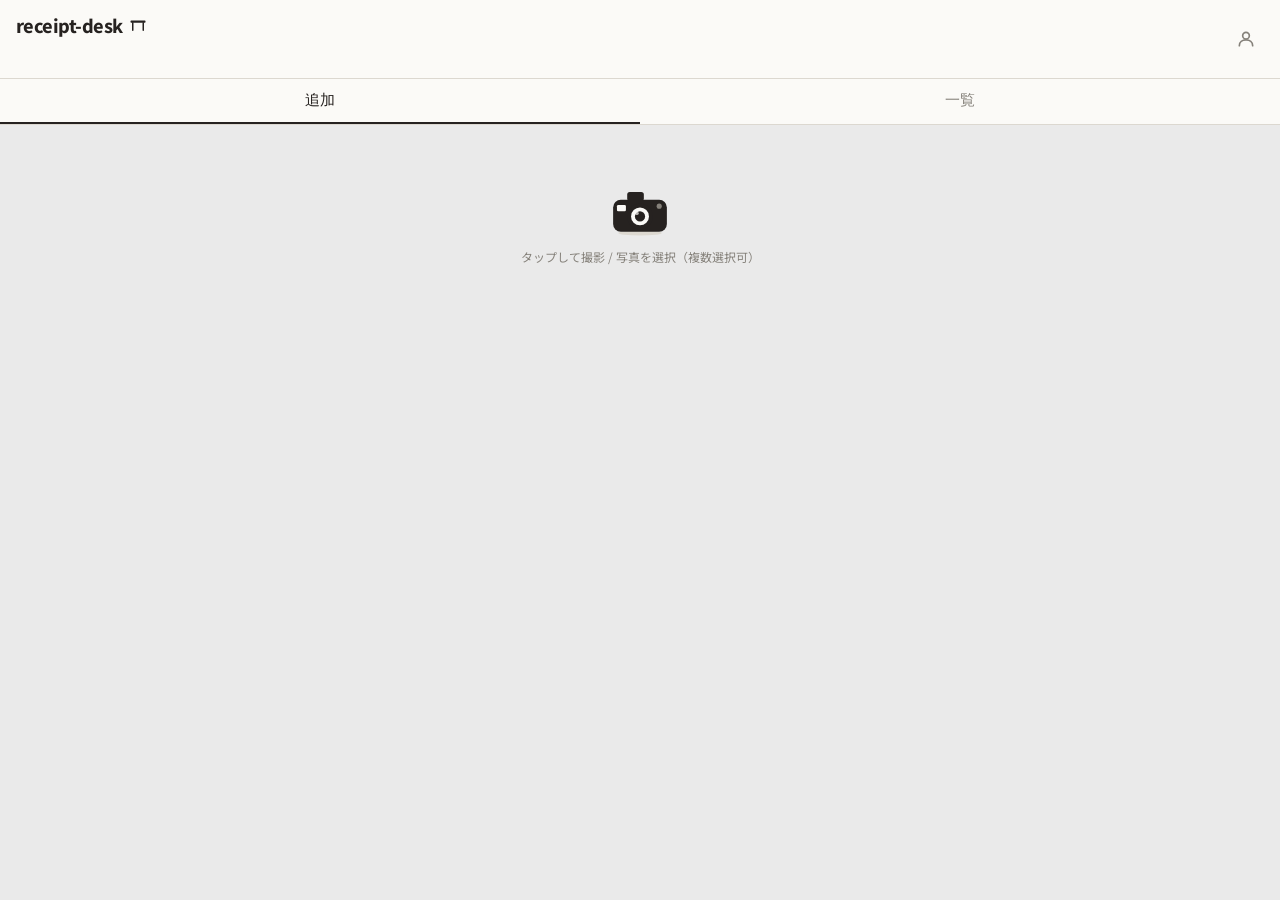
==== app.html @ 6a56ecf7 "画像一括DL・CSVボタンを絵文字からオリジナルのSVGアイコンに変更 写真スタック・表のアイコンに矢印を組み合わせ、他のモノクロアイコンと トーンを揃えた。" ====
<!DOCTYPE html>
<html lang="ja">
<head>
  <meta charset="UTF-8">
  <meta name="viewport" content="width=device-width, initial-scale=1.0">
  <title>receipt-desk</title>
  <link rel="preconnect" href="https://fonts.googleapis.com">
  <link rel="preconnect" href="https://fonts.gstatic.com" crossorigin>
  <link href="https://fonts.googleapis.com/css2?family=Noto+Sans+JP:wght@400;500;700&display=swap" rel="stylesheet">
  <link rel="stylesheet" href="css/style.css">
  <script>
    window.va = window.va || function () { (window.vaq = window.vaq || []).push(arguments); };
  </script>
  <script defer src="/_vercel/insights/script.js"></script>
</head>
<body>

  <header>
    <span class="logo">
      receipt-desk
      <svg class="logo-icon" width="18" height="18" viewBox="0 0 24 24" fill="none" stroke="currentColor" stroke-width="2" stroke-linecap="round" stroke-linejoin="round" aria-hidden="true">
        <rect x="2" y="6" width="20" height="3" rx="1" fill="currentColor" stroke="none"/>
        <line x1="5" y1="9" x2="5" y2="19"/>
        <line x1="19" y1="9" x2="19" y2="19"/>
      </svg>
    </span>
    <div class="header-actions">
      <button id="account-btn" class="btn-ghost account-btn" aria-label="アカウント">
        <svg width="20" height="20" viewBox="0 0 24 24" fill="none" stroke="currentColor" stroke-width="2" stroke-linecap="round" stroke-linejoin="round" aria-hidden="true">
          <circle cx="12" cy="8" r="4"/>
          <path d="M4 20c0-4.4 3.6-7 8-7s8 2.6 8 7"/>
        </svg>
      </button>
      <div id="account-menu" class="account-menu hidden">
        <div class="account-usage">
          <p id="account-plan-label"></p>
          <p id="account-usage-label"></p>
        </div>
        <button id="logout-btn" class="btn-ghost">ログアウト</button>
        <button id="delete-account-btn" class="btn-danger">退会</button>
      </div>
    </div>
  </header>

  <nav class="tabs">
    <button class="tab active" data-tab="add">追加</button>
    <button class="tab" data-tab="list">一覧</button>
  </nav>

  <!-- 追加タブ -->
  <section id="tab-add" class="tab-content">
    <div class="upload-area" id="image-upload-area">
      <input type="file" id="image-input" accept="image/*" multiple aria-label="レシート画像を撮影または選択">
      <div class="upload-placeholder" id="upload-placeholder">
        <svg class="upload-icon" width="64" height="64" viewBox="0 0 100 84" fill="none" aria-hidden="true">
          <ellipse cx="50" cy="78" rx="34" ry="4" fill="var(--border)"/>
          <rect x="8" y="26" width="84" height="50" rx="12" fill="var(--text)"/>
          <rect x="30" y="14" width="26" height="14" rx="4" fill="var(--text)"/>
          <rect x="14" y="34" width="14" height="10" rx="2" fill="var(--surface)"/>
          <circle cx="80" cy="36" r="4" fill="var(--text-muted)"/>
          <circle cx="50" cy="52" r="20" fill="var(--text)"/>
          <circle cx="50" cy="52" r="14" fill="var(--surface)"/>
          <circle cx="50" cy="52" r="8" fill="var(--text)"/>
          <circle cx="45" cy="47" r="3" fill="var(--surface)" opacity="0.7"/>
        </svg>
        <p class="upload-hint">タップして撮影 / 写真を選択（複数選択可）</p>
      </div>
    </div>

    <div id="add-toolbar" class="add-toolbar hidden">
      <div class="add-toolbar-row">
        <span id="add-count-label"></span>
        <button type="button" id="add-ocr-btn" class="btn-primary">OCR開始</button>
        <button type="button" id="add-save-btn" class="btn-primary hidden">保存</button>
      </div>
      <div id="bulk-apply-row" class="bulk-apply-row hidden">
        <select id="bulk-apply-field">
          <option value="">一括設定 ▼</option>
          <option value="store_name">店名・取引先</option>
          <option value="category">勘定科目</option>
          <option value="payment_method">取引手段</option>
          <option value="memo">摘要</option>
        </select>
        <select id="bulk-apply-value-select" class="hidden"></select>
        <input type="text" id="bulk-apply-value-text" class="hidden" placeholder="値を入力（空欄で反映も可）">
        <button type="button" id="bulk-apply-btn" class="btn-ghost hidden">反映</button>
      </div>
    </div>

    <div id="add-list"></div>
  </section>

  <!-- 一覧タブ -->
  <section id="tab-list" class="tab-content hidden">
    <div class="search-bar">
      <input type="search" id="search-input" placeholder="店名・メモで検索">
      <select id="year-filter">
        <option value="all">すべての年度</option>
      </select>
    </div>
    <div class="csv-bar">
      <select id="csv-range-select">
        <option value="all">すべての期間</option>
        <option value="month">今月</option>
        <option value="quarter">今四半期</option>
        <option value="year">今年</option>
        <option value="custom">期間を指定</option>
      </select>
      <input type="date" id="csv-range-start" class="hidden">
      <span id="csv-range-tilde" class="hidden">〜</span>
      <input type="date" id="csv-range-end" class="hidden">
      <button id="export-images-btn" class="btn-ghost">
        <svg width="18" height="18" viewBox="0 0 24 24" fill="none" stroke="currentColor" stroke-width="1.8" stroke-linecap="round" stroke-linejoin="round" aria-hidden="true">
          <rect x="2" y="2" width="13" height="13" rx="2"/>
          <rect x="7" y="7" width="13" height="13" rx="2" fill="var(--bg)"/>
          <path d="M18 12v6M15.5 15.5 18 18l2.5-2.5" stroke-width="1.6"/>
        </svg>
        画像一括DL
      </button>
      <div class="csv-export">
        <button id="csv-export-toggle" class="btn-ghost">
          <svg width="18" height="18" viewBox="0 0 24 24" fill="none" stroke="currentColor" stroke-width="1.8" stroke-linecap="round" stroke-linejoin="round" aria-hidden="true">
            <rect x="2" y="3" width="16" height="14" rx="2"/>
            <line x1="2" y1="8" x2="18" y2="8"/>
            <line x1="2" y1="13" x2="18" y2="13"/>
            <line x1="8" y1="3" x2="8" y2="17"/>
            <path d="M20 10v8M17.5 15.5 20 18l2.5-2.5" stroke-width="1.6"/>
          </svg>
          CSV
        </button>
        <div id="csv-export-menu" class="csv-export-menu hidden">
          <button id="export-csv-btn" class="btn-ghost">汎用形式</button>
          <button id="export-csv-yayoi-btn" class="btn-ghost">弥生形式（やよいの青色申告 オンライン）</button>
        </div>
      </div>
      <span id="image-export-progress" class="hidden"></span>
    </div>
    <div id="receipt-list"></div>
    <p id="empty-state" class="empty-state hidden">レシートがありません</p>
  </section>

  <!-- 画像プレビュー -->
  <div id="image-lightbox" class="image-lightbox hidden">
    <img id="lightbox-image" src="" alt="レシート拡大画像">
  </div>

  <!-- 詳細モーダル -->
  <div id="modal-overlay" class="modal-overlay hidden">
    <div id="modal" class="modal">
      <div class="modal-header">
        <button id="modal-close" class="btn-ghost">✕ 閉じる</button>
        <div class="modal-actions">
          <button id="download-btn" class="btn-ghost">⬇ 保存</button>
          <button id="delete-btn" class="btn-danger">削除</button>
        </div>
      </div>

      <div id="modal-image-container">
        <img id="modal-image" src="" alt="レシート">
      </div>

      <form id="modal-form" class="receipt-form">
        <div class="form-group">
          <label>日付</label>
          <input type="date" id="modal-date">
        </div>
        <div class="form-group">
          <label>店名・取引先</label>
          <input type="text" id="modal-store">
        </div>
        <div class="form-group">
          <label>金額（円）</label>
          <input type="number" id="modal-amount" min="0">
        </div>
        <div class="form-group">
          <label>適格請求書（インボイス）</label>
          <div class="radio-group">
            <label class="radio-label">
              <input type="radio" name="modal_qualified" value="true"> 適格
            </label>
            <label class="radio-label">
              <input type="radio" name="modal_qualified" value="false"> 非適格
            </label>
          </div>
        </div>
        <div class="form-group">
          <label>消費税率</label>
          <div class="radio-group">
            <label class="radio-label">
              <input type="radio" name="modal_tax_rate" value="10"> 10%
            </label>
            <label class="radio-label">
              <input type="radio" name="modal_tax_rate" value="8"> 8%（軽減税率）
            </label>
          </div>
        </div>
        <div class="form-group">
          <label>勘定科目</label>
          <select id="modal-category">
            <option value="">未選択</option>
            <option value="会議費">会議費</option>
            <option value="交通費">交通費</option>
            <option value="消耗品費">消耗品費</option>
            <option value="通信費">通信費</option>
            <option value="接待交際費">接待交際費</option>
            <option value="研修費">研修費</option>
            <option value="広告宣伝費">広告宣伝費</option>
            <option value="その他">その他</option>
          </select>
        </div>
        <div class="form-group">
          <label>取引手段</label>
          <input type="text" id="modal-payment-method" placeholder="例：現金、事業用カード">
        </div>
        <div class="form-group">
          <label>摘要</label>
          <input type="text" id="modal-memo">
        </div>
        <button type="submit" class="btn-primary">更新する</button>
      </form>
    </div>
  </div>

  <!-- ローディング -->
  <div id="loading" class="loading-overlay hidden">
    <div class="spinner"></div>
  </div>

  <script src="https://cdn.jsdelivr.net/npm/@supabase/supabase-js@2"></script>
  <script src="https://cdn.jsdelivr.net/npm/jszip@3.10.1/dist/jszip.min.js"></script>
  <script src="https://cdn.jsdelivr.net/npm/encoding-japanese@2.0.0/encoding.min.js"></script>
  <script src="js/config.js"></script>
  <script src="js/compress.js"></script>
  <script src="js/app.js"></script>
</body>
</html>
---- css/style.css ----
*, *::before, *::after { box-sizing: border-box; margin: 0; padding: 0; }

:root {
  --primary: #a85a1c;
  --primary-hover: #8a4a16;
  --bg: #eaeaea;
  --surface: #fbfaf7;
  --text: #262220;
  --text-muted: #85817a;
  --border: #dcd8d0;
  --danger: #a8453c;
  --radius: 8px;
  --shadow: 0 1px 2px rgba(38,34,32,.06);
}

body {
  font-family: 'Noto Sans JP', -apple-system, BlinkMacSystemFont, 'Segoe UI', sans-serif;
  background: var(--bg);
  color: var(--text);
  min-height: 100dvh;
  accent-color: var(--text);
}

/* Auth */
.auth-page {
  display: flex;
  align-items: center;
  justify-content: center;
  padding: 16px;
  min-height: 100dvh;
}

.auth-container {
  background: var(--surface);
  border-radius: var(--radius);
  padding: 32px 24px;
  width: 100%;
  max-width: 400px;
  box-shadow: var(--shadow);
}

.privacy-notice {
  font-size: 12px;
  line-height: 1.6;
  color: var(--text-muted);
  margin-top: 20px;
}

.privacy-notice a {
  color: var(--text);
}

.plan-info {
  font-size: 12px;
  line-height: 1.6;
  color: var(--text-muted);
  margin-top: 16px;
}

.logo {
  font-size: 22px;
  font-weight: 800;
  letter-spacing: -0.03em;
  color: var(--text);
  display: flex;
  align-items: center;
  justify-content: center;
  gap: 6px;
  margin-bottom: 28px;
}

.logo-icon {
  flex-shrink: 0;
}

.auth-tabs {
  display: flex;
  border-bottom: 1px solid var(--border);
  margin-bottom: 24px;
}

.auth-tab {
  flex: 1;
  padding: 10px;
  background: none;
  border: none;
  font-size: 15px;
  color: var(--text-muted);
  cursor: pointer;
  border-bottom: 2px solid transparent;
  margin-bottom: -1px;
}

.auth-tab.active {
  color: var(--text);
  border-bottom-color: var(--text);
  font-weight: 500;
}

#auth-form {
  display: flex;
  flex-direction: column;
  gap: 16px;
}

/* Header */
header {
  background: var(--surface);
  padding: 12px 16px;
  display: flex;
  align-items: center;
  justify-content: space-between;
  border-bottom: 1px solid var(--border);
  position: sticky;
  top: 0;
  z-index: 10;
}

header .logo {
  font-size: 18px;
  justify-content: flex-start;
}

.header-actions {
  position: relative;
  display: flex;
  align-items: center;
  gap: 4px;
}

.account-btn {
  display: flex;
  align-items: center;
  justify-content: center;
}

.account-menu {
  position: absolute;
  top: calc(100% + 4px);
  right: 0;
  z-index: 15;
  display: flex;
  flex-direction: column;
  gap: 8px;
  min-width: 180px;
  padding: 12px;
  background: var(--surface);
  border: 1px solid var(--border);
  border-radius: var(--radius);
  box-shadow: var(--shadow);
}

.account-usage {
  display: flex;
  flex-direction: column;
  gap: 2px;
  padding-bottom: 8px;
  border-bottom: 1px solid var(--border);
}

.account-usage p {
  font-size: 13px;
  color: var(--text-muted);
}

.account-menu .btn-ghost,
.account-menu .btn-danger {
  text-align: left;
  padding: 6px 8px;
  border-radius: 6px;
}

.account-menu .btn-ghost { color: var(--text); }

.account-menu .btn-ghost:hover { background: var(--bg); color: var(--primary); }
.account-menu .btn-danger:hover { background: var(--bg); }

/* Tabs */
.tabs {
  display: flex;
  background: var(--surface);
  border-bottom: 1px solid var(--border);
}

.tab {
  flex: 1;
  padding: 12px;
  background: none;
  border: none;
  font-size: 15px;
  color: var(--text-muted);
  cursor: pointer;
  border-bottom: 2px solid transparent;
}

.tab.active {
  color: var(--text);
  border-bottom-color: var(--text);
  font-weight: 500;
}

/* Tab content */
.tab-content {
  padding: 16px;
  max-width: 600px;
  margin: 0 auto;
}

/* Upload area */
.upload-area {
  margin-bottom: 16px;
  overflow: hidden;
  position: relative;
  min-height: 160px;
  display: flex;
  align-items: center;
  justify-content: center;
}

.upload-area input[type="file"] {
  position: absolute;
  inset: 0;
  opacity: 0;
  cursor: pointer;
  width: 100%;
  height: 100%;
}

.upload-placeholder {
  text-align: center;
  pointer-events: none;
}

.upload-icon {
  width: 64px;
  height: 64px;
  display: block;
  margin: 0 auto 6px;
}

.upload-hint {
  font-size: 12px;
  color: var(--text-muted);
}

/* Forms */
.receipt-form {
  background: var(--surface);
  border-radius: var(--radius);
  padding: 16px;
  display: flex;
  flex-direction: column;
  gap: 16px;
}

.form-group {
  display: flex;
  flex-direction: column;
  gap: 6px;
}

.form-group label {
  font-size: 13px;
  font-weight: 600;
  color: var(--text-muted);
}

.form-group input,
.form-group select {
  padding: 10px 12px;
  border: 1px solid var(--border);
  border-radius: 8px;
  font-size: 16px;
  color: var(--text);
  background: var(--surface);
  outline: none;
  width: 100%;
}

.form-group input[type="date"] {
  -webkit-appearance: none;
  appearance: none;
}

.form-group input:focus,
.form-group select:focus {
  border-color: var(--primary);
}

.radio-group {
  display: flex;
  flex-wrap: wrap;
  gap: 12px 20px;
}

.radio-label {
  display: flex;
  align-items: center;
  gap: 6px;
  font-size: 15px;
  cursor: pointer;
  white-space: nowrap;
}

.radio-label input[type="radio"] {
  width: 18px;
  height: 18px;
  flex-shrink: 0;
  margin: 0;
}

/* Buttons */
.btn-primary {
  background: none;
  color: var(--text);
  border: none;
  border-radius: 8px;
  padding: 12px;
  font-size: 16px;
  font-weight: 700;
  cursor: pointer;
  width: 100%;
}

.btn-primary:hover { background: rgba(38,34,32,.06); }
.btn-primary:disabled { opacity: 0.4; cursor: not-allowed; }

.btn-ghost {
  background: none;
  border: none;
  color: var(--text-muted);
  font-size: 15px;
  cursor: pointer;
  padding: 6px 8px;
}

.btn-danger {
  background: none;
  border: none;
  color: var(--danger);
  font-size: 15px;
  cursor: pointer;
  padding: 6px 8px;
}

/* Search */
.search-bar { margin-bottom: 12px; display: flex; gap: 8px; }

.search-bar input {
  flex: 1;
  padding: 10px 14px;
  border: 1px solid var(--border);
  border-radius: 8px;
  font-size: 16px;
  background: var(--surface);
  outline: none;
}

.search-bar input:focus { border-color: var(--primary); }

.search-bar select {
  padding: 10px 32px 10px 14px;
  border: 1px solid var(--border);
  border-radius: 8px;
  font-size: 16px;
  background: var(--surface);
  outline: none;
}

.search-bar select:focus { border-color: var(--primary); }

.search-bar select,
.csv-bar select {
  appearance: none;
  -webkit-appearance: none;
  background-image: url("data:image/svg+xml,%3Csvg xmlns='http://www.w3.org/2000/svg' viewBox='0 0 24 24' fill='none' stroke='%2385817a' stroke-width='2' stroke-linecap='round' stroke-linejoin='round'%3E%3Cpolyline points='6 9 12 15 18 9'/%3E%3C/svg%3E");
  background-repeat: no-repeat;
  background-position: right 10px center;
  background-size: 16px;
}

.csv-bar {
  margin-bottom: 12px;
  display: flex;
  align-items: center;
  gap: 8px;
  flex-wrap: wrap;
}

.csv-bar select,
.csv-bar input[type="date"] {
  padding: 8px 10px;
  border: 1px solid var(--border);
  border-radius: 8px;
  font-size: 14px;
  background-color: var(--surface);
  outline: none;
  color: var(--text);
}

.csv-bar select {
  padding-right: 30px;
}

.csv-bar select:focus,
.csv-bar input[type="date"]:focus { border-color: var(--primary); }

.csv-bar #export-images-btn { margin-left: auto; }

.csv-bar .btn-ghost { display: inline-flex; align-items: center; gap: 6px; }

.csv-export { position: relative; display: flex; }

.csv-export-menu {
  position: absolute;
  top: calc(100% + 4px);
  right: 0;
  z-index: 15;
  display: flex;
  flex-direction: column;
  gap: 4px;
  min-width: 200px;
  padding: 8px 10px;
  background: var(--surface);
  border: 1px solid var(--border);
  border-radius: var(--radius);
  box-shadow: var(--shadow);
}

.csv-export-menu .btn-ghost {
  text-align: left;
  padding: 6px 8px;
  font-size: 14px;
  border-radius: 6px;
}

.csv-export-menu .btn-ghost:hover { background: var(--bg); }

#image-export-progress {
  font-size: 13px;
  color: var(--text-muted);
}

/* Receipt cards */
.receipt-card {
  background: var(--surface);
  border-radius: var(--radius);
  padding: 14px 16px;
  margin-bottom: 8px;
  cursor: pointer;
  box-shadow: var(--shadow);
  display: flex;
  justify-content: space-between;
  align-items: center;
}

.receipt-card:active { opacity: 0.75; }

.receipt-card-date {
  font-size: 12px;
  color: var(--text-muted);
  margin-bottom: 2px;
}

.receipt-card-store {
  font-size: 16px;
  font-weight: 500;
}

.receipt-card-category {
  font-size: 12px;
  color: var(--text-muted);
  margin-top: 2px;
}

.receipt-card-right { text-align: right; }

.receipt-card-amount {
  font-size: 18px;
  font-weight: 700;
}

.badge {
  display: inline-block;
  font-size: 11px;
  padding: 2px 6px;
  border-radius: 4px;
  margin-top: 4px;
}

.badge-qualified { background: #dcfce7; color: #16a34a; }
.badge-unqualified { background: #f3f4f6; color: #9ca3af; }
.badge-pending { background: #f3f4f6; color: #9ca3af; }
.badge-running { background: #dbeafe; color: #2563eb; }
.badge-done { background: #dcfce7; color: #16a34a; }
.badge-error { background: #fee2e2; color: #dc2626; }

/* Add flow: toolbar + editable rows */
.add-toolbar {
  position: sticky;
  top: 60px; /* header height */
  z-index: 5;
  background: var(--bg);
  border-bottom: 1px solid var(--border);
  padding: 12px 16px;
  margin: 0 -16px 12px;
}

.add-toolbar-row {
  display: flex;
  align-items: center;
  justify-content: space-between;
  gap: 8px;
}

.add-toolbar #add-ocr-btn,
.add-toolbar #add-save-btn {
  width: auto;
  padding: 10px 16px;
  white-space: nowrap;
  margin: 0;
}

#add-count-label {
  white-space: nowrap;
  font-size: 14px;
  font-weight: 600;
  color: var(--text-muted);
}

.bulk-apply-row {
  display: flex;
  align-items: center;
  gap: 8px;
  flex-wrap: wrap;
  margin-top: 10px;
  padding-top: 10px;
  border-top: 1px solid var(--border);
}

.bulk-apply-row select,
.bulk-apply-row input[type="text"] {
  padding: 8px 10px;
  border: 1px solid var(--border);
  border-radius: 8px;
  font-size: 14px;
  background: var(--surface);
  outline: none;
  color: var(--text);
  flex: 1;
  min-width: 0;
}

.bulk-apply-row select:focus,
.bulk-apply-row input[type="text"]:focus { border-color: var(--primary); }

.bulk-apply-row #bulk-apply-field {
  flex: 0 1 145px;
}

.bulk-apply-row #bulk-apply-btn {
  width: auto;
  white-space: nowrap;
  padding: 8px 12px;
  font-size: 14px;
}

.receipt-row {
  background: var(--surface);
  border-radius: var(--radius);
  box-shadow: var(--shadow);
  padding: 12px;
  margin-bottom: 10px;
  display: flex;
  flex-direction: column;
  gap: 12px;
}

.receipt-row-header {
  display: flex;
  align-items: center;
  gap: 10px;
}

.receipt-row-select {
  width: 20px;
  height: 20px;
  flex-shrink: 0;
  cursor: pointer;
}

.receipt-row-thumb {
  width: 56px;
  height: 56px;
  object-fit: cover;
  border-radius: 8px;
  border: 1px solid var(--border);
  flex-shrink: 0;
  cursor: pointer;
}

.image-lightbox {
  position: fixed;
  inset: 0;
  background: rgba(0,0,0,.85);
  z-index: 200;
  display: flex;
  align-items: center;
  justify-content: center;
  padding: 20px;
  cursor: zoom-out;
}

.image-lightbox img {
  max-width: 100%;
  max-height: 100%;
  object-fit: contain;
  border-radius: 8px;
}

.receipt-row-remove { margin-left: auto; }

.receipt-row-detail-toggle { width: 100%; text-align: left; }

.receipt-row-detail {
  display: flex;
  flex-direction: column;
  gap: 12px;
  padding-top: 12px;
  border-top: 1px solid var(--border);
}

/* Modal */
.modal-overlay {
  position: fixed;
  inset: 0;
  background: rgba(0,0,0,.5);
  z-index: 100;
  display: flex;
  align-items: flex-end;
}

.modal {
  background: var(--surface);
  border-radius: var(--radius) var(--radius) 0 0;
  width: 100%;
  max-height: 90dvh;
  overflow-y: auto;
  padding-bottom: 32px;
}

.modal-header {
  display: flex;
  justify-content: space-between;
  align-items: center;
  padding: 12px 16px;
  border-bottom: 1px solid var(--border);
  position: sticky;
  top: 0;
  background: var(--surface);
  z-index: 1;
}

.modal-actions { display: flex; gap: 4px; }

#modal-image-container {
  background: #000;
  display: flex;
  align-items: center;
  justify-content: center;
}

#modal-image {
  width: 100%;
  max-height: 300px;
  object-fit: contain;
}

#modal-form { margin: 16px; }

/* Empty state */
.empty-state {
  text-align: center;
  color: var(--text-muted);
  padding: 48px 16px;
}

/* Loading */
.loading-overlay {
  position: fixed;
  inset: 0;
  background: rgba(255,255,255,.7);
  z-index: 200;
  display: flex;
  align-items: center;
  justify-content: center;
}

.spinner {
  width: 36px;
  height: 36px;
  border: 3px solid var(--border);
  border-top-color: var(--primary);
  border-radius: 50%;
  animation: spin .7s linear infinite;
}

@keyframes spin { to { transform: rotate(360deg); } }

.error-msg {
  color: var(--danger);
  font-size: 14px;
  margin-top: 8px;
  text-align: center;
}

.hidden { display: none !important; }
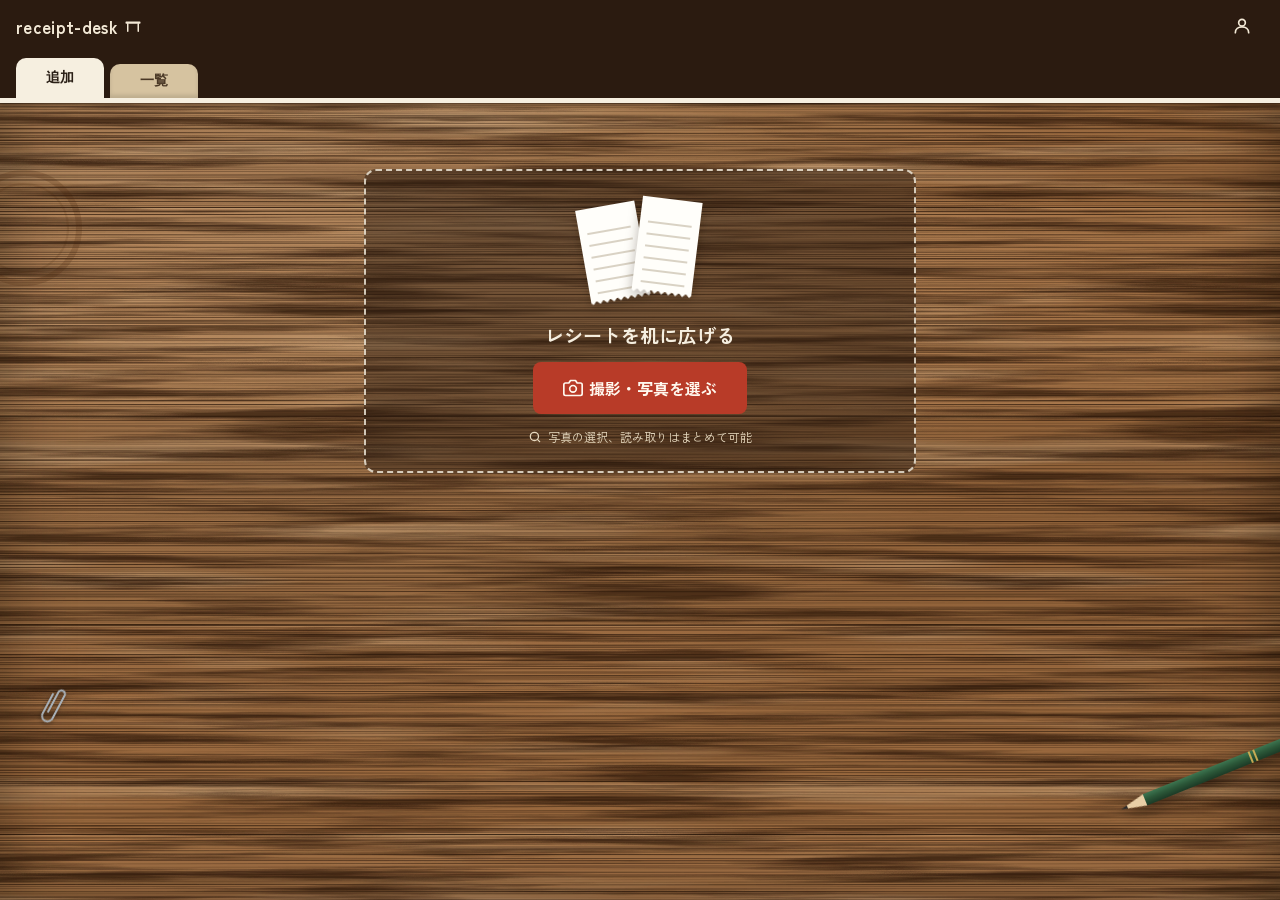
==== commit 41624d7f: "アプリ画面を木目の机のデザインに変更 - 追加画面：木目の机にレシート写真と情報カードを広げる見た目にし、読み取り状態をはんこで表示 - 一括記入をメモ帳風にし、上書きされる欄を赤枠で示す - 一覧画" ====
--- a/app.html
+++ b/app.html
@@ -2,18 +2,19 @@
 <html lang="ja">
 <head>
   <meta charset="UTF-8">
-  <meta name="viewport" content="width=device-width, initial-scale=1.0">
+  <meta name="viewport" content="width=device-width, initial-scale=1.0, viewport-fit=cover">
   <title>receipt-desk</title>
   <link rel="preconnect" href="https://fonts.googleapis.com">
   <link rel="preconnect" href="https://fonts.gstatic.com" crossorigin>
-  <link href="https://fonts.googleapis.com/css2?family=Noto+Sans+JP:wght@400;500;700&display=swap" rel="stylesheet">
+  <link href="https://fonts.googleapis.com/css2?family=Noto+Sans+JP:wght@400;500;700&family=Zen+Kaku+Gothic+New:wght@400;500;700&family=M+PLUS+1+Code:wght@400;700&family=Shippori+Mincho+B1:wght@800&display=swap" rel="stylesheet">
   <link rel="stylesheet" href="css/style.css">
+  <link rel="stylesheet" href="css/desk.css">
   <script>
     window.va = window.va || function () { (window.vaq = window.vaq || []).push(arguments); };
   </script>
   <script defer src="/_vercel/insights/script.js"></script>
 </head>
-<body>
+<body class="desk-app desk-mode">
 
   <header>
     <span class="logo">
@@ -49,94 +50,123 @@
 
   <!-- 追加タブ -->
   <section id="tab-add" class="tab-content">
-    <div class="upload-area" id="image-upload-area">
-      <input type="file" id="image-input" accept="image/*" multiple aria-label="レシート画像を撮影または選択">
-      <div class="upload-placeholder" id="upload-placeholder">
-        <svg class="upload-icon" width="64" height="64" viewBox="0 0 100 84" fill="none" aria-hidden="true">
-          <ellipse cx="50" cy="78" rx="34" ry="4" fill="var(--border)"/>
-          <rect x="8" y="26" width="84" height="50" rx="12" fill="var(--text)"/>
-          <rect x="30" y="14" width="26" height="14" rx="4" fill="var(--text)"/>
-          <rect x="14" y="34" width="14" height="10" rx="2" fill="var(--surface)"/>
-          <circle cx="80" cy="36" r="4" fill="var(--text-muted)"/>
-          <circle cx="50" cy="52" r="20" fill="var(--text)"/>
-          <circle cx="50" cy="52" r="14" fill="var(--surface)"/>
-          <circle cx="50" cy="52" r="8" fill="var(--text)"/>
-          <circle cx="45" cy="47" r="3" fill="var(--surface)" opacity="0.7"/>
-        </svg>
-        <p class="upload-hint">タップして撮影 / 写真を選択（複数選択可）</p>
-      </div>
-    </div>
-
-    <div id="add-toolbar" class="add-toolbar hidden">
+    <input type="file" id="image-input" class="desk-visually-hidden" accept="image/*" multiple aria-label="レシート画像を撮影または選択" tabindex="-1">
+
+    <!-- 何もない状態：机の上に追加の枠と小物 -->
+    <div id="add-empty" class="desk-empty">
+      <div class="desk-decor desk-ring" aria-hidden="true"></div>
+      <div class="desk-decor desk-pencil" aria-hidden="true"><div class="desk-pencil-tip"></div><div class="desk-pencil-body"></div><div class="desk-pencil-end"></div></div>
+      <svg class="desk-decor desk-clip" width="16" height="46" viewBox="0 0 16 46" fill="none" aria-hidden="true"><path d="M5 30V8a3.5 3.5 0 0 1 7 0v26a5.5 5.5 0 0 1-11 0V12" stroke="#a7afb6" stroke-width="2" stroke-linecap="round"/></svg>
+
+      <div class="desk-minis" aria-hidden="true">
+        <div class="desk-mini-wrap" style="left: 18px; top: 6px; transform: rotate(-10deg)"><div class="desk-mini"></div></div>
+        <div class="desk-mini-wrap" style="left: 72px; top: 0; transform: rotate(7deg)"><div class="desk-mini"></div></div>
+      </div>
+      <h2>レシートを机に広げる</h2>
+      <label for="image-input" class="desk-btn desk-btn-stamp" role="button" tabindex="0">
+        <svg width="20" height="20" viewBox="0 0 24 24" fill="none" stroke="currentColor" stroke-width="2" stroke-linecap="round" stroke-linejoin="round" aria-hidden="true"><path d="M23 19a2 2 0 0 1-2 2H3a2 2 0 0 1-2-2V8a2 2 0 0 1 2-2h4l2-3h6l2 3h4a2 2 0 0 1 2 2z"/><circle cx="12" cy="13" r="4"/></svg>
+        撮影・写真を選ぶ
+      </label>
+      <p class="desk-empty-note">
+        <svg width="14" height="14" viewBox="0 0 24 24" fill="none" stroke="currentColor" stroke-width="2.2" stroke-linecap="round" stroke-linejoin="round" aria-hidden="true"><circle cx="11" cy="11" r="7"/><path d="M20 20l-3.5-3.5"/></svg>
+        写真の選択、読み取りはまとめて可能
+      </p>
+    </div>
+
+    <!-- レシートがある状態：追加の細い枠 -->
+    <label for="image-input" id="add-slip" class="desk-slip hidden" role="button" tabindex="0">
+      <svg width="20" height="20" viewBox="0 0 24 24" fill="none" stroke="currentColor" stroke-width="2" stroke-linecap="round" stroke-linejoin="round" aria-hidden="true"><path d="M23 19a2 2 0 0 1-2 2H3a2 2 0 0 1-2-2V8a2 2 0 0 1 2-2h4l2-3h6l2 3h4a2 2 0 0 1 2 2z"/><circle cx="12" cy="13" r="4"/></svg>
+      レシートを撮る・選ぶ
+    </label>
+
+    <!-- 2件以上選んだときの一括記入 -->
+    <section id="bulk-apply-row" class="desk-pad hidden" aria-label="一括記入">
+      <p class="desk-pad-title">選んだ<b id="bulk-count">0</b>件にまとめて記入</p>
+      <div class="desk-pad-row">
+        <div class="desk-pad-f">
+          <label for="bulk-apply-field">項目</label>
+          <select id="bulk-apply-field" class="desk-pad-sel">
+            <option value="">項目を選択</option>
+            <option value="store_name">店名・取引先</option>
+            <option value="category">勘定科目</option>
+            <option value="payment_method">取引手段</option>
+            <option value="memo">摘要</option>
+          </select>
+        </div>
+        <div class="desk-pad-f hidden" id="bulk-value-wrap">
+          <label for="bulk-apply-value-select" id="bulk-value-label">記入する値</label>
+          <select id="bulk-apply-value-select" class="desk-pad-sel hidden"></select>
+          <input type="text" id="bulk-apply-value-text" class="desk-pad-sel hidden" placeholder="空欄で反映も可">
+        </div>
+        <button type="button" id="bulk-apply-btn" class="desk-btn desk-btn-ink hidden">反映</button>
+      </div>
+    </section>
+
+    <div id="add-list"></div>
+
+    <!-- 下部の操作バー -->
+    <div id="add-toolbar" class="hidden">
       <div class="add-toolbar-row">
         <span id="add-count-label"></span>
-        <button type="button" id="add-ocr-btn" class="btn-primary">OCR開始</button>
-        <button type="button" id="add-save-btn" class="btn-primary hidden">保存</button>
-      </div>
-      <div id="bulk-apply-row" class="bulk-apply-row hidden">
-        <select id="bulk-apply-field">
-          <option value="">一括設定 ▼</option>
-          <option value="store_name">店名・取引先</option>
-          <option value="category">勘定科目</option>
-          <option value="payment_method">取引手段</option>
-          <option value="memo">摘要</option>
-        </select>
-        <select id="bulk-apply-value-select" class="hidden"></select>
-        <input type="text" id="bulk-apply-value-text" class="hidden" placeholder="値を入力（空欄で反映も可）">
-        <button type="button" id="bulk-apply-btn" class="btn-ghost hidden">反映</button>
-      </div>
-    </div>
-
-    <div id="add-list"></div>
+        <button type="button" id="add-ocr-btn" class="desk-btn desk-btn-paper">
+          <svg width="18" height="18" viewBox="0 0 24 24" fill="none" stroke="currentColor" stroke-width="2.2" stroke-linecap="round" stroke-linejoin="round" aria-hidden="true"><circle cx="11" cy="11" r="7"/><path d="M20 20l-3.5-3.5"/></svg>
+          読み取る
+        </button>
+        <button type="button" id="add-save-btn" class="desk-btn desk-btn-stamp hidden">
+          <svg width="18" height="18" viewBox="0 0 24 24" fill="none" stroke="currentColor" stroke-width="2.2" stroke-linecap="round" stroke-linejoin="round" aria-hidden="true"><path d="M20 6L9 17l-5-5"/></svg>
+          保存
+        </button>
+      </div>
+    </div>
   </section>
 
-  <!-- 一覧タブ -->
+  <!-- 一覧タブ（机の上の帳簿） -->
   <section id="tab-list" class="tab-content hidden">
-    <div class="search-bar">
-      <input type="search" id="search-input" placeholder="店名・メモで検索">
-      <select id="year-filter">
-        <option value="all">すべての年度</option>
-      </select>
-    </div>
-    <div class="csv-bar">
-      <select id="csv-range-select">
-        <option value="all">すべての期間</option>
-        <option value="month">今月</option>
-        <option value="quarter">今四半期</option>
-        <option value="year">今年</option>
-        <option value="custom">期間を指定</option>
-      </select>
-      <input type="date" id="csv-range-start" class="hidden">
-      <span id="csv-range-tilde" class="hidden">〜</span>
-      <input type="date" id="csv-range-end" class="hidden">
-      <button id="export-images-btn" class="btn-ghost">
-        <svg width="18" height="18" viewBox="0 0 24 24" fill="none" stroke="currentColor" stroke-width="1.8" stroke-linecap="round" stroke-linejoin="round" aria-hidden="true">
-          <rect x="2" y="2" width="13" height="13" rx="2"/>
-          <rect x="7" y="7" width="13" height="13" rx="2" fill="var(--bg)"/>
-          <path d="M18 12v6M15.5 15.5 18 18l2.5-2.5" stroke-width="1.6"/>
-        </svg>
-        画像一括DL
-      </button>
-      <div class="csv-export">
-        <button id="csv-export-toggle" class="btn-ghost">
-          <svg width="18" height="18" viewBox="0 0 24 24" fill="none" stroke="currentColor" stroke-width="1.8" stroke-linecap="round" stroke-linejoin="round" aria-hidden="true">
-            <rect x="2" y="3" width="16" height="14" rx="2"/>
-            <line x1="2" y1="8" x2="18" y2="8"/>
-            <line x1="2" y1="13" x2="18" y2="13"/>
-            <line x1="8" y1="3" x2="8" y2="17"/>
-            <path d="M20 10v8M17.5 15.5 20 18l2.5-2.5" stroke-width="1.6"/>
-          </svg>
-          CSV
-        </button>
-        <div id="csv-export-menu" class="csv-export-menu hidden">
-          <button id="export-csv-btn" class="btn-ghost">汎用形式</button>
-          <button id="export-csv-yayoi-btn" class="btn-ghost">弥生形式（やよいの青色申告 オンライン）</button>
-        </div>
-      </div>
-      <span id="image-export-progress" class="hidden"></span>
-    </div>
-    <div id="receipt-list"></div>
-    <p id="empty-state" class="empty-state hidden">レシートがありません</p>
+    <label class="desk-find">
+      <svg width="18" height="18" viewBox="0 0 24 24" fill="none" stroke="currentColor" stroke-width="2.2" stroke-linecap="round" stroke-linejoin="round" aria-hidden="true"><circle cx="11" cy="11" r="7"/><path d="M20 20l-3.5-3.5"/></svg>
+      <span class="desk-visually-hidden">検索</span>
+      <input type="search" id="search-input" placeholder="店名・摘要で探す">
+    </label>
+
+    <section id="receipt-list" class="desk-ledger hidden" aria-label="保存したレシート"></section>
+    <p id="empty-state" class="desk-ledger-empty hidden">レシートがありません</p>
+
+    <!-- 下部の書き出しバー -->
+    <div id="list-toolbar">
+      <div id="csv-range-custom" class="list-toolbar-range hidden">
+        <input type="date" id="csv-range-start" class="desk-pad-sel" aria-label="開始日">
+        <span aria-hidden="true">〜</span>
+        <input type="date" id="csv-range-end" class="desk-pad-sel" aria-label="終了日">
+      </div>
+      <div class="list-toolbar-row">
+        <div class="desk-per">
+          <label for="csv-range-select">書き出す期間</label>
+          <select id="csv-range-select" class="desk-pad-sel">
+            <option value="all">すべての期間</option>
+            <option value="month">今月</option>
+            <option value="quarter">今四半期</option>
+            <option value="year">今年</option>
+            <option value="custom">期間を指定</option>
+          </select>
+        </div>
+        <button type="button" id="export-images-btn" class="desk-btn desk-btn-paper">
+          <svg width="18" height="18" viewBox="0 0 24 24" fill="none" stroke="currentColor" stroke-width="1.9" stroke-linecap="round" stroke-linejoin="round" aria-hidden="true"><rect x="3" y="4" width="18" height="16" rx="2"/><circle cx="9" cy="10" r="2"/><path d="M21 16l-5-5-9 9"/></svg>
+          画像ZIP
+        </button>
+        <div class="csv-export">
+          <button type="button" id="csv-export-toggle" class="desk-btn desk-btn-stamp" aria-haspopup="true" aria-expanded="false" aria-controls="csv-export-menu">
+            <svg width="18" height="18" viewBox="0 0 24 24" fill="none" stroke="currentColor" stroke-width="1.9" stroke-linecap="round" stroke-linejoin="round" aria-hidden="true"><rect x="3" y="4" width="18" height="16" rx="2"/><path d="M3 10h18M3 15h18M9 4v16"/></svg>
+            CSV
+            <svg class="desk-csv-chev" width="12" height="12" viewBox="0 0 24 24" fill="none" stroke="currentColor" stroke-width="2.4" stroke-linecap="round" stroke-linejoin="round" aria-hidden="true"><path d="M6 15l6-6 6 6"/></svg>
+          </button>
+          <div id="csv-export-menu" class="desk-csv-menu hidden">
+            <button type="button" id="export-csv-btn">汎用形式</button>
+            <button type="button" id="export-csv-yayoi-btn">弥生形式<small>やよいの青色申告 オンライン</small></button>
+          </div>
+        </div>
+      </div>
+      <p id="image-export-progress" class="hidden" role="status"></p>
+    </div>
   </section>
 
   <!-- 画像プレビュー -->
@@ -144,80 +174,91 @@
     <img id="lightbox-image" src="" alt="レシート拡大画像">
   </div>
 
-  <!-- 詳細モーダル -->
-  <div id="modal-overlay" class="modal-overlay hidden">
-    <div id="modal" class="modal">
-      <div class="modal-header">
-        <button id="modal-close" class="btn-ghost">✕ 閉じる</button>
-        <div class="modal-actions">
-          <button id="download-btn" class="btn-ghost">⬇ 保存</button>
-          <button id="delete-btn" class="btn-danger">削除</button>
-        </div>
-      </div>
-
-      <div id="modal-image-container">
-        <img id="modal-image" src="" alt="レシート">
-      </div>
-
-      <form id="modal-form" class="receipt-form">
-        <div class="form-group">
-          <label>日付</label>
+  <!-- 詳細モーダル（机の上に写真とカードを置く） -->
+  <div id="modal-overlay" class="desk-modal hidden" role="dialog" aria-modal="true" aria-label="レシートの詳細">
+    <button type="button" id="modal-close" class="desk-modal-close">
+      閉じる
+      <svg width="16" height="16" viewBox="0 0 24 24" fill="none" stroke="currentColor" stroke-width="2.4" stroke-linecap="round" aria-hidden="true"><path d="M6 6l12 12M18 6L6 18"/></svg>
+    </button>
+    <div id="modal" class="desk-modal-inner">
+      <div id="modal-image-container" class="desk-modal-photo">
+        <button type="button" id="modal-image-btn" class="desk-modal-photo-btn" aria-label="レシート写真を拡大">
+          <img id="modal-image" src="" alt="">
+          <span class="desk-modal-zoom" aria-hidden="true"><svg width="16" height="16" viewBox="0 0 24 24" fill="none" stroke="currentColor" stroke-width="2.4" stroke-linecap="round" stroke-linejoin="round"><circle cx="11" cy="11" r="7"/><path d="M20 20l-3.5-3.5M11 8v6M8 11h6"/></svg></span>
+        </button>
+      </div>
+
+      <form id="modal-form" class="desk-modal-card">
+        <svg class="desk-modal-clip" width="18" height="52" viewBox="0 0 16 46" fill="none" aria-hidden="true"><path d="M5 30V8a3.5 3.5 0 0 1 7 0v26a5.5 5.5 0 0 1-11 0V12" stroke="#a7afb6" stroke-width="2" stroke-linecap="round"/></svg>
+        <div class="desk-f">
+          <label for="modal-date">日付</label>
           <input type="date" id="modal-date">
         </div>
-        <div class="form-group">
-          <label>店名・取引先</label>
-          <input type="text" id="modal-store">
-        </div>
-        <div class="form-group">
-          <label>金額（円）</label>
-          <input type="number" id="modal-amount" min="0">
-        </div>
-        <div class="form-group">
-          <label>適格請求書（インボイス）</label>
+        <div class="desk-f">
+          <label for="modal-store">店名</label>
+          <input type="text" id="modal-store" placeholder="店名・取引先">
+        </div>
+        <div class="desk-f">
+          <label for="modal-amount">金額</label>
+          <div class="desk-f-amt"><span aria-hidden="true">¥</span><input type="number" id="modal-amount" min="0" inputmode="numeric" placeholder="0"></div>
+        </div>
+        <div class="desk-f">
+          <label for="modal-category">勘定科目</label>
+          <div class="desk-f-sel">
+            <select id="modal-category">
+              <option value="">未選択</option>
+              <option value="会議費">会議費</option>
+              <option value="交通費">交通費</option>
+              <option value="消耗品費">消耗品費</option>
+              <option value="通信費">通信費</option>
+              <option value="接待交際費">接待交際費</option>
+              <option value="研修費">研修費</option>
+              <option value="広告宣伝費">広告宣伝費</option>
+              <option value="その他">その他</option>
+            </select>
+            <svg width="12" height="12" viewBox="0 0 24 24" fill="none" stroke="currentColor" stroke-width="2.4" stroke-linecap="round" stroke-linejoin="round" aria-hidden="true"><path d="M6 9l6 6 6-6"/></svg>
+          </div>
+        </div>
+        <div class="desk-radio-row">
+          <span>インボイス</span>
           <div class="radio-group">
-            <label class="radio-label">
-              <input type="radio" name="modal_qualified" value="true"> 適格
-            </label>
-            <label class="radio-label">
-              <input type="radio" name="modal_qualified" value="false"> 非適格
-            </label>
-          </div>
-        </div>
-        <div class="form-group">
-          <label>消費税率</label>
+            <label class="radio-label"><input type="radio" name="modal_qualified" value="true"> 適格</label>
+            <label class="radio-label"><input type="radio" name="modal_qualified" value="false"> 非適格</label>
+          </div>
+        </div>
+        <div class="desk-radio-row">
+          <span>税率</span>
           <div class="radio-group">
-            <label class="radio-label">
-              <input type="radio" name="modal_tax_rate" value="10"> 10%
-            </label>
-            <label class="radio-label">
-              <input type="radio" name="modal_tax_rate" value="8"> 8%（軽減税率）
-            </label>
-          </div>
-        </div>
-        <div class="form-group">
-          <label>勘定科目</label>
-          <select id="modal-category">
-            <option value="">未選択</option>
-            <option value="会議費">会議費</option>
-            <option value="交通費">交通費</option>
-            <option value="消耗品費">消耗品費</option>
-            <option value="通信費">通信費</option>
-            <option value="接待交際費">接待交際費</option>
-            <option value="研修費">研修費</option>
-            <option value="広告宣伝費">広告宣伝費</option>
-            <option value="その他">その他</option>
-          </select>
-        </div>
-        <div class="form-group">
-          <label>取引手段</label>
-          <input type="text" id="modal-payment-method" placeholder="例：現金、事業用カード">
-        </div>
-        <div class="form-group">
-          <label>摘要</label>
-          <input type="text" id="modal-memo">
-        </div>
-        <button type="submit" class="btn-primary">更新する</button>
+            <label class="radio-label"><input type="radio" name="modal_tax_rate" value="10"> 10%</label>
+            <label class="radio-label"><input type="radio" name="modal_tax_rate" value="8"> 8%軽減</label>
+          </div>
+        </div>
+        <div class="desk-f">
+          <label for="modal-payment-method">取引手段</label>
+          <input type="text" id="modal-payment-method" placeholder="現金、事業用カードなど">
+        </div>
+        <div class="desk-f desk-f-last">
+          <label for="modal-memo">摘要</label>
+          <input type="text" id="modal-memo" placeholder="任意">
+        </div>
       </form>
+    </div>
+
+    <div class="desk-modal-bar">
+      <div class="desk-modal-bar-row">
+        <button type="button" id="delete-btn" class="desk-btn desk-btn-del">
+          <svg width="17" height="17" viewBox="0 0 24 24" fill="none" stroke="currentColor" stroke-width="2" stroke-linecap="round" stroke-linejoin="round" aria-hidden="true"><path d="M3 6h18M19 6l-1 14a2 2 0 0 1-2 2H8a2 2 0 0 1-2-2L5 6M10 11v6M14 11v6M9 6V4a1 1 0 0 1 1-1h4a1 1 0 0 1 1 1v2"/></svg>
+          削除
+        </button>
+        <button type="button" id="download-btn" class="desk-btn desk-btn-paper">
+          <svg width="17" height="17" viewBox="0 0 24 24" fill="none" stroke="currentColor" stroke-width="2" stroke-linecap="round" stroke-linejoin="round" aria-hidden="true"><path d="M21 15v4a2 2 0 0 1-2 2H5a2 2 0 0 1-2-2v-4M7 10l5 5 5-5M12 15V3"/></svg>
+          画像
+        </button>
+        <button type="submit" form="modal-form" class="desk-btn desk-btn-stamp desk-modal-save">
+          <svg width="18" height="18" viewBox="0 0 24 24" fill="none" stroke="currentColor" stroke-width="2.2" stroke-linecap="round" stroke-linejoin="round" aria-hidden="true"><path d="M20 6L9 17l-5-5"/></svg>
+          更新
+        </button>
+      </div>
     </div>
   </div>
 
--- a/css/style.css
+++ b/css/style.css
@@ -180,6 +180,9 @@
   display: flex;
   background: var(--surface);
   border-bottom: 1px solid var(--border);
+  position: sticky;
+  top: var(--header-height, 60px);
+  z-index: 9;
 }
 
 .tab {
@@ -245,8 +248,6 @@
 
 /* Forms */
 .receipt-form {
-  background: var(--surface);
-  border-radius: var(--radius);
   padding: 16px;
   display: flex;
   flex-direction: column;
@@ -257,6 +258,12 @@
   display: flex;
   flex-direction: column;
   gap: 6px;
+  flex: 1;
+}
+
+.form-row {
+  display: flex;
+  gap: 12px;
 }
 
 .form-group label {
@@ -282,6 +289,17 @@
   appearance: none;
 }
 
+.form-group select {
+  appearance: none;
+  -webkit-appearance: none;
+  background-color: var(--surface);
+  background-image: url("data:image/svg+xml,%3Csvg xmlns='http://www.w3.org/2000/svg' viewBox='0 0 24 24' fill='none' stroke='%2385817a' stroke-width='2' stroke-linecap='round' stroke-linejoin='round'%3E%3Cpolyline points='6 9 12 15 18 9'/%3E%3C/svg%3E");
+  background-repeat: no-repeat;
+  background-position: right 12px center;
+  background-size: 16px;
+  padding-right: 34px;
+}
+
 .form-group input:focus,
 .form-group select:focus {
   border-color: var(--primary);
@@ -309,6 +327,33 @@
   margin: 0;
 }
 
+.segmented {
+  display: flex;
+  background: var(--bg);
+  border-radius: 10px;
+  padding: 3px;
+  gap: 3px;
+}
+
+.segmented-option {
+  flex: 1;
+  background: none;
+  border: none;
+  border-radius: 8px;
+  padding: 8px 4px;
+  font-size: 14px;
+  color: var(--text-muted);
+  font-family: inherit;
+  cursor: pointer;
+}
+
+.segmented-option.active {
+  background: var(--surface);
+  color: var(--text);
+  font-weight: 500;
+  box-shadow: var(--shadow);
+}
+
 /* Buttons */
 .btn-primary {
   background: none;
@@ -341,6 +386,17 @@
   font-size: 15px;
   cursor: pointer;
   padding: 6px 8px;
+}
+
+/* List toolbar (search + CSV/image export bars) */
+.list-toolbar {
+  position: sticky;
+  top: calc(var(--header-height, 60px) + var(--tabs-height, 44px));
+  z-index: 5;
+  background: var(--bg);
+  border-bottom: 1px solid var(--border);
+  padding: 12px 16px;
+  margin: 0 -16px 12px;
 }
 
 /* Search */
@@ -358,18 +414,6 @@
 
 .search-bar input:focus { border-color: var(--primary); }
 
-.search-bar select {
-  padding: 10px 32px 10px 14px;
-  border: 1px solid var(--border);
-  border-radius: 8px;
-  font-size: 16px;
-  background: var(--surface);
-  outline: none;
-}
-
-.search-bar select:focus { border-color: var(--primary); }
-
-.search-bar select,
 .csv-bar select {
   appearance: none;
   -webkit-appearance: none;
@@ -382,6 +426,12 @@
 .csv-bar {
   margin-bottom: 12px;
   display: flex;
+  flex-direction: column;
+  gap: 8px;
+}
+
+.csv-bar-row {
+  display: flex;
   align-items: center;
   gap: 8px;
   flex-wrap: wrap;
@@ -389,7 +439,8 @@
 
 .csv-bar select,
 .csv-bar input[type="date"] {
-  padding: 8px 10px;
+  height: 38px;
+  padding: 0 10px;
   border: 1px solid var(--border);
   border-radius: 8px;
   font-size: 14px;
@@ -405,8 +456,6 @@
 .csv-bar select:focus,
 .csv-bar input[type="date"]:focus { border-color: var(--primary); }
 
-.csv-bar #export-images-btn { margin-left: auto; }
-
 .csv-bar .btn-ghost { display: inline-flex; align-items: center; gap: 6px; }
 
 .csv-export { position: relative; display: flex; }
@@ -449,17 +498,26 @@
   margin-bottom: 8px;
   cursor: pointer;
   box-shadow: var(--shadow);
+}
+
+.receipt-card:active { opacity: 0.75; }
+
+.receipt-card-top {
   display: flex;
   justify-content: space-between;
   align-items: center;
-}
-
-.receipt-card:active { opacity: 0.75; }
+  margin-bottom: 6px;
+}
+
+.receipt-card-bottom {
+  display: flex;
+  justify-content: space-between;
+  align-items: baseline;
+}
 
 .receipt-card-date {
   font-size: 12px;
   color: var(--text-muted);
-  margin-bottom: 2px;
 }
 
 .receipt-card-store {
@@ -467,18 +525,38 @@
   font-weight: 500;
 }
 
-.receipt-card-category {
-  font-size: 12px;
-  color: var(--text-muted);
-  margin-top: 2px;
-}
-
-.receipt-card-right { text-align: right; }
-
 .receipt-card-amount {
   font-size: 18px;
   font-weight: 700;
 }
+
+.receipt-card-chip {
+  display: inline-flex;
+  align-items: center;
+  gap: 5px;
+  background: var(--bg);
+  border-radius: 12px;
+  padding: 3px 10px;
+}
+
+.receipt-card-chip-category {
+  font-size: 12px;
+  color: var(--text-muted);
+}
+
+.receipt-card-chip-divider {
+  width: 1px;
+  height: 10px;
+  background: var(--border);
+}
+
+.receipt-card-chip-badge {
+  font-size: 11px;
+  font-weight: 500;
+}
+
+.receipt-card-chip-badge.is-qualified { color: #16a34a; }
+.receipt-card-chip-badge.is-unqualified { color: var(--text-muted); }
 
 .badge {
   display: inline-block;
@@ -498,7 +576,7 @@
 /* Add flow: toolbar + editable rows */
 .add-toolbar {
   position: sticky;
-  top: 60px; /* header height */
+  top: calc(var(--header-height, 60px) + var(--tabs-height, 44px));
   z-index: 5;
   background: var(--bg);
   border-bottom: 1px solid var(--border);
@@ -641,24 +719,18 @@
 }
 
 .modal {
-  background: var(--surface);
+  background: var(--bg);
   border-radius: var(--radius) var(--radius) 0 0;
   width: 100%;
-  max-height: 90dvh;
+  height: 90dvh;
+  display: flex;
+  flex-direction: column;
+  overflow: hidden;
+}
+
+.modal-body {
+  flex: 1 1 auto;
   overflow-y: auto;
-  padding-bottom: 32px;
-}
-
-.modal-header {
-  display: flex;
-  justify-content: space-between;
-  align-items: center;
-  padding: 12px 16px;
-  border-bottom: 1px solid var(--border);
-  position: sticky;
-  top: 0;
-  background: var(--surface);
-  z-index: 1;
 }
 
 .modal-actions { display: flex; gap: 4px; }
@@ -677,6 +749,50 @@
 }
 
 #modal-form { margin: 16px; }
+
+.modal-footer {
+  flex-shrink: 0;
+  display: grid;
+  grid-template-columns: 1fr auto 1fr;
+  align-items: center;
+  column-gap: 8px;
+  background: var(--surface);
+  border-top: 1px solid var(--border);
+  padding: 12px 16px calc(12px + env(safe-area-inset-bottom));
+}
+
+.modal-footer .btn-primary {
+  width: auto;
+  margin: 0;
+  padding: 8px 20px;
+  white-space: nowrap;
+  background: var(--primary);
+  color: #fff;
+  border-radius: 999px;
+}
+
+.modal-footer .btn-primary:hover { background: var(--primary-hover); }
+
+.modal-footer .modal-actions {
+  justify-self: end;
+  gap: 10px;
+  white-space: nowrap;
+}
+
+.modal-footer #modal-close {
+  justify-self: start;
+  white-space: nowrap;
+}
+
+.icon-btn {
+  width: 38px;
+  height: 38px;
+  border-radius: 999px;
+  display: flex;
+  align-items: center;
+  justify-content: center;
+  padding: 0;
+}
 
 /* Empty state */
 .empty-state {
--- a/css/desk.css
+++ b/css/desk.css
@@ -0,0 +1,582 @@
+/*
+ * 木目デスクのデザイン（app.html専用）。
+ * style.cssは全ページ共通なので、ここで上書きするスタイルは body.desk-app 配下に限定する。
+ * 木目の背景は body.desk-mode のとき（追加・一覧の両タブ）に敷く。
+ */
+
+body.desk-app {
+  --desk-wood: #a06d40;
+  --desk-ink: #2a1f16;
+  --desk-ink-soft: #6b5a45;
+  --desk-cream: #f6efe0;
+  --desk-walnut: #2b1b10;
+  --desk-red: #b83b28;
+  --desk-red-text: #9a3322;
+  --desk-blue: #2f5b8a;
+  --desk-gray: #56606e;
+}
+
+/* ---- ヘッダー・タブ（両タブ共通） ---- */
+body.desk-app header {
+  background: var(--desk-walnut);
+  border-bottom: 0;
+  color: #f3e9d6;
+  font-family: 'Zen Kaku Gothic New', 'Noto Sans JP', sans-serif;
+}
+body.desk-app header { padding-top: 4px; padding-bottom: 4px; }
+body.desk-app header .logo { color: #f3e9d6; font-size: 17px; font-weight: 700; letter-spacing: .02em; margin-bottom: 0; }
+body.desk-app header .account-btn { color: #f3e9d6; width: 44px; height: 44px; border-radius: 10px; }
+body.desk-app header .account-btn:hover { background: rgba(255, 240, 215, .08); }
+
+body.desk-app .tabs {
+  background: var(--desk-walnut);
+  border-bottom: 5px solid var(--desk-cream);
+  padding: 6px 16px 0;
+  gap: 6px;
+  align-items: flex-end;
+  box-shadow: 0 2px 6px rgba(0, 0, 0, .3);
+  font-family: 'Zen Kaku Gothic New', 'Noto Sans JP', sans-serif;
+}
+body.desk-app .tab {
+  flex: 0 0 auto;
+  min-width: 88px;
+  height: 34px;
+  padding: 0 18px;
+  border: 0;
+  border-radius: 10px 10px 0 0;
+  background: #d6c3a0;
+  color: #4a3826;
+  font-size: 14px;
+  font-weight: 700;
+  box-shadow: inset 0 -3px 4px rgba(0, 0, 0, .12);
+}
+body.desk-app .tab.active {
+  height: 40px;
+  background: var(--desk-cream);
+  color: var(--desk-ink);
+  box-shadow: none;
+}
+
+/* ---- 木目の机 ---- */
+body.desk-app.desk-mode { background: #7a5230; }
+body.desk-app.desk-mode::before {
+  content: '';
+  position: fixed;
+  inset: 0;
+  z-index: -1;
+  background-color: var(--desk-wood);
+  background-image:
+    url(../assets/textures/wood-grain.svg),
+    repeating-linear-gradient(180deg, rgba(0,0,0,0) 0 207px, rgba(25,12,4,.55) 207px 208px, rgba(255,230,190,.12) 208px 209px, rgba(0,0,0,0) 209px),
+    repeating-linear-gradient(180deg, rgba(0,0,0,.05) 0 208px, rgba(255,240,215,.04) 208px 416px, rgba(0,0,0,.09) 416px 624px),
+    radial-gradient(ellipse at 22% 0%, rgba(255,236,205,.22), rgba(255,236,205,0) 62%);
+  background-size: 900px 900px, auto, auto, auto;
+  background-position: -120px -40px, 0 0, 0 0, 0 0;
+  box-shadow: inset 0 0 70px rgba(20, 10, 3, .45);
+}
+
+body.desk-app #tab-add,
+body.desk-app #tab-list,
+.desk-modal {
+  font-family: 'Zen Kaku Gothic New', 'Noto Sans JP', sans-serif;
+  color: var(--desk-ink);
+}
+body.desk-app #tab-add { padding-bottom: 120px; }
+/* 書き出しバー（期間指定の日付欄を出したときは約150px）に最後の行が隠れないように */
+body.desk-app #tab-list { padding-bottom: 180px; }
+
+.desk-visually-hidden {
+  position: absolute !important;
+  width: 1px; height: 1px;
+  overflow: hidden;
+  clip: rect(0 0 0 0);
+  white-space: nowrap;
+}
+
+/* ---- ボタン ---- */
+.desk-btn {
+  height: 46px;
+  border-radius: 8px;
+  border: 0;
+  font: inherit;
+  font-size: 15px;
+  font-weight: 700;
+  display: inline-flex;
+  align-items: center;
+  justify-content: center;
+  gap: 6px;
+  padding: 0 16px;
+  white-space: nowrap;
+  cursor: pointer;
+}
+.desk-btn:disabled { opacity: .45; cursor: not-allowed; }
+.desk-btn-paper { background: transparent; color: var(--desk-ink); border: 1.5px solid var(--desk-ink); }
+.desk-btn-stamp { background: var(--desk-red); color: #fff8ee; }
+.desk-btn-ink { background: var(--desk-walnut); color: var(--desk-cream); height: 44px; font-size: 14px; }
+
+/* ---- 何もない状態 / 追加ボタン ---- */
+.desk-empty {
+  position: relative;
+  margin: 50px 8px 0;
+  border-radius: 12px;
+  background: rgba(43, 27, 16, .45);
+  border: 2px dashed rgba(246, 239, 224, .8);
+  padding: 28px 22px 26px;
+  display: flex;
+  flex-direction: column;
+  align-items: center;
+  gap: 14px;
+  text-align: center;
+}
+.desk-empty h2 { font-size: 19px; font-weight: 700; color: #f6efe0; }
+.desk-empty .desk-btn { height: 52px; font-size: 16px; padding: 0 30px; }
+.desk-empty-note { font-size: 12px; color: #e6d9bf; display: flex; align-items: center; gap: 6px; }
+.desk-minis { position: relative; width: 150px; height: 104px; margin-bottom: 4px; }
+.desk-mini-wrap { position: absolute; filter: drop-shadow(0 4px 6px rgba(25, 12, 3, .3)); }
+.desk-mini {
+  width: 60px; height: 96px;
+  background-color: #fffefa;
+  background-image: repeating-linear-gradient(180deg, rgba(0,0,0,0) 0 10px, #d9d2c4 10px 12px);
+  background-size: 44px 100%;
+  background-repeat: no-repeat;
+  background-position: 8px 14px;
+  -webkit-mask: conic-gradient(from -45deg at bottom, #0000, #000 1deg 89deg, #0000 90deg) 50%/7px 100%;
+  mask: conic-gradient(from -45deg at bottom, #0000, #000 1deg 89deg, #0000 90deg) 50%/7px 100%;
+}
+
+/* 机の小物（何もない状態のときだけ） */
+.desk-decor { position: fixed; pointer-events: none; z-index: 0; }
+.desk-ring { width: 116px; height: 116px; left: -34px; top: 170px; border-radius: 50%; border: 6px solid rgba(70, 35, 12, .2); }
+.desk-ring::after { content: ''; position: absolute; inset: 7px; border-radius: 50%; border: 2px solid rgba(70, 35, 12, .12); }
+.desk-pencil { right: -24px; bottom: 120px; transform: rotate(-22deg); filter: drop-shadow(0 6px 6px rgba(20, 10, 3, .45)); display: flex; height: 12px; width: 190px; }
+.desk-pencil-tip { width: 26px; background: linear-gradient(90deg, #2b2b2b 0 7px, #e9cfa6 7px); clip-path: polygon(0 50%, 100% 0, 100% 100%); }
+.desk-pencil-body { flex: 1; background: linear-gradient(90deg, rgba(0,0,0,0) 0 70%, rgba(214,178,86,.9) 70% 71.5%, rgba(0,0,0,0) 71.5% 73%, rgba(214,178,86,.9) 73% 74.5%, rgba(0,0,0,0) 74.5%), linear-gradient(180deg, #3d7550, #2a5537 50%, #1c3a26); }
+.desk-pencil-end { width: 3px; background: linear-gradient(180deg, #e6c99c, #c9a574); border-radius: 0 2px 2px 0; }
+.desk-clip { left: 46px; bottom: 170px; transform: rotate(28deg); filter: drop-shadow(0 2px 2px rgba(0, 0, 0, .4)); }
+.desk-empty, .desk-slip { z-index: 1; }
+
+.desk-slip {
+  position: relative;
+  width: 100%;
+  height: 50px;
+  border: 2px dashed rgba(246, 239, 224, .8);
+  background: rgba(43, 27, 16, .45);
+  color: #f6efe0;
+  border-radius: 12px;
+  font-size: 15px;
+  font-weight: 700;
+  display: flex;
+  align-items: center;
+  justify-content: center;
+  gap: 8px;
+  margin-bottom: 18px;
+  cursor: pointer;
+}
+.desk-empty label.desk-btn:focus-visible, .desk-slip:focus-visible { outline: 3px solid #f6efe0; outline-offset: 2px; }
+
+/* ---- 一括記入のメモ帳 ---- */
+.desk-pad {
+  position: relative;
+  background: #fffaf0;
+  border-radius: 4px 4px 8px 8px;
+  padding: 24px 14px 14px;
+  margin-bottom: 26px;
+  transform: rotate(-.6deg);
+  box-shadow: 0 1px 1px rgba(0, 0, 0, .2), 0 10px 18px rgba(25, 12, 3, .42);
+}
+.desk-pad::before { content: ''; position: absolute; top: 0; left: 0; right: 0; height: 11px; background: #3a2516; border-radius: 4px 4px 0 0; }
+.desk-pad-title { font-size: 14px; font-weight: 700; margin-bottom: 10px; display: flex; align-items: center; gap: 4px; }
+.desk-pad-title b { font-family: 'M PLUS 1 Code', monospace; color: var(--desk-red-text); font-size: 16px; }
+/* 反映ボタンの列幅を固定し、項目を選ぶ前後で左の欄の幅が変わらないようにする */
+.desk-pad-row { display: grid; grid-template-columns: minmax(0, 1fr) minmax(0, 1fr) 64px; gap: 8px; align-items: end; }
+.desk-pad-row #bulk-apply-btn { width: 100%; padding: 0; grid-column: 3; }
+.desk-pad-f { display: flex; flex-direction: column; gap: 3px; min-width: 0; }
+.desk-pad-f label { font-size: 11px; color: var(--desk-ink-soft); font-weight: 500; }
+.desk-pad-sel {
+  height: 44px; width: 100%;
+  border: 1px solid #c9b99a; border-radius: 8px;
+  background: #fff;
+  font: inherit; font-size: 14px; color: var(--desk-ink);
+  padding: 0 10px;
+  outline: none;
+}
+.desk-pad-sel:focus { border-color: var(--desk-ink); }
+/* 標準の矢印は右端に寄りすぎるので、カード側と同じ形の矢印を少し内側に置く */
+select.desk-pad-sel {
+  -webkit-appearance: none; appearance: none;
+  padding-right: 32px;
+  background: #fff url("data:image/svg+xml,%3Csvg xmlns='http://www.w3.org/2000/svg' width='12' height='12' viewBox='0 0 24 24' fill='none' stroke='%236b5a45' stroke-width='2.4' stroke-linecap='round' stroke-linejoin='round'%3E%3Cpath d='M6 9l6 6 6-6'/%3E%3C/svg%3E") no-repeat right 12px center;
+  text-overflow: ellipsis;
+}
+
+/* ---- レシート1件（写真＋情報カード） ---- */
+body.desk-app #tab-add .receipt-row {
+  position: relative;
+  display: flex;
+  align-items: flex-start;
+  background: none;
+  box-shadow: none;
+  border-radius: 0;
+  padding: 10px 0 0;
+  margin-bottom: 26px;
+  gap: 0;
+  flex-direction: row;
+}
+body.desk-app #tab-add .receipt-row.is-flipped { flex-direction: row-reverse; }
+
+.desk-photo {
+  position: relative;
+  flex: 0 0 auto;
+  margin-top: 12px;
+  z-index: 1;
+}
+.desk-photo-paper {
+  background: #fdfcf8;
+  padding: 6px 6px 18px;
+  box-shadow: 0 1px 1px rgba(0, 0, 0, .2), 0 10px 14px rgba(25, 12, 3, .45);
+}
+.desk-photo img {
+  display: block;
+  width: 114px;
+  max-height: 230px;
+  object-fit: cover;
+  cursor: zoom-in;
+  background: #eee;
+}
+
+.desk-stamp {
+  position: absolute;
+  left: calc(50% - 29px);
+  bottom: -10px;
+  width: 58px; height: 58px;
+  border-radius: 50%;
+  border: 2.5px solid var(--desk-red);
+  color: var(--desk-red);
+  background: rgba(255, 252, 245, .35);
+  font-family: 'Shippori Mincho B1', serif;
+  font-weight: 800;
+  font-size: 14px;
+  line-height: 1.05;
+  display: flex;
+  flex-direction: column;
+  align-items: center;
+  justify-content: center;
+  pointer-events: none;
+  box-shadow: inset 0 0 0 2px rgba(184, 59, 40, .22);
+}
+.desk-stamp-pending { border-color: var(--desk-gray); color: var(--desk-gray); border-style: dashed; box-shadow: none; }
+.desk-stamp-running { border-color: var(--desk-blue); color: var(--desk-blue); box-shadow: inset 0 0 0 2px rgba(47, 91, 138, .2); }
+.desk-stamp-error { border-color: var(--desk-red-text); color: var(--desk-red-text); border-style: dashed; box-shadow: none; }
+
+.desk-card {
+  position: relative;
+  flex: 1 1 auto;
+  min-width: 0;
+  max-width: 300px;
+  margin-left: -12px;
+  background: #fffdf6;
+  border-radius: 3px;
+  padding: 8px 12px 6px;
+  box-shadow: 0 1px 1px rgba(0, 0, 0, .18), 0 8px 16px rgba(25, 12, 3, .38);
+  z-index: 2;
+}
+body.desk-app #tab-add .receipt-row.is-flipped .desk-card { margin-left: 0; margin-right: -12px; }
+/* 選択を外した行は紙ごと少し沈ませる（透けると木目が混ざって読みにくいので opacity は使わない） */
+body.desk-app #tab-add .receipt-row:not(.is-selected) .desk-card,
+body.desk-app #tab-add .receipt-row:not(.is-selected) .desk-photo { filter: brightness(.88) saturate(.8); }
+
+.desk-clip-card { position: absolute; top: -14px; left: -6px; filter: drop-shadow(0 1px 1px rgba(0, 0, 0, .35)); }
+.receipt-row.is-flipped .desk-clip-card { left: auto; right: -6px; }
+
+.desk-card-top { display: flex; align-items: center; justify-content: space-between; height: 44px; margin: 0 -8px 2px; }
+.desk-chk { display: flex; align-items: center; gap: 7px; min-height: 44px; padding: 0 8px; font-size: 13px; font-weight: 700; cursor: pointer; }
+.desk-chk input { width: 20px; height: 20px; accent-color: var(--desk-red); margin: 0; }
+.desk-status { font-size: 12px; font-weight: 700; }
+.desk-status-done, .desk-status-error { color: var(--desk-red-text); }
+.desk-status-running { color: var(--desk-blue); }
+.desk-status-pending { color: var(--desk-gray); }
+.desk-x-btn {
+  min-width: 44px; height: 44px;
+  border: 0; background: transparent;
+  color: #6f5f4a;
+  font: inherit; font-size: 12px;
+  display: flex; align-items: center; gap: 3px;
+  padding: 0 8px; border-radius: 8px;
+  cursor: pointer;
+}
+
+.desk-f {
+  display: grid;
+  grid-template-columns: 52px minmax(0, 1fr);
+  align-items: center;
+  column-gap: 4px;
+  min-height: 36px;
+  border-bottom: 1px dashed #d8ccb4;
+  border-radius: 4px;
+}
+.desk-f > label { font-size: 11px; color: var(--desk-ink-soft); font-weight: 500; }
+.desk-f input, .desk-f select {
+  width: 100%;
+  border: 0;
+  background: transparent;
+  font: inherit;
+  font-size: 16px;
+  color: var(--desk-ink);
+  padding: 0;
+  height: 32px;
+  outline: none;
+  border-radius: 0;
+}
+.desk-f input::placeholder { color: #7d6d58; }
+.desk-f input[type="date"] { -webkit-appearance: none; appearance: none; min-width: 0; text-align: left; padding-right: 8px; }
+.desk-f input[type="date"]::-webkit-date-and-time-value { text-align: left; }
+.desk-f select { -webkit-appearance: none; appearance: none; padding-right: 28px; }
+.desk-f-sel { position: relative; }
+.desk-f-sel svg { position: absolute; right: 8px; top: 10px; pointer-events: none; color: var(--desk-ink-soft); }
+.desk-f-amt { display: flex; align-items: center; gap: 2px; font-family: 'M PLUS 1 Code', monospace; font-weight: 700; }
+.desk-f-amt input { font-family: inherit; font-weight: inherit; }
+.desk-f-amt input::placeholder { font-weight: 400; }
+.desk-f:focus-within { border-bottom-color: var(--desk-ink); }
+
+/* 一括記入で対象になる欄を赤枠で示す */
+#add-list[data-bulk-field="store_name"] .receipt-row.is-selected .desk-f-store_name,
+#add-list[data-bulk-field="category"] .receipt-row.is-selected .desk-f-category,
+#add-list[data-bulk-field="payment_method"] .receipt-row.is-selected .desk-f-payment_method,
+#add-list[data-bulk-field="memo"] .receipt-row.is-selected .desk-f-memo {
+  box-shadow: 0 0 0 2px var(--desk-red) inset;
+  padding-left: 4px;
+}
+
+.desk-more-row { display: flex; align-items: center; gap: 6px; flex-wrap: wrap; min-height: 36px; }
+.desk-more {
+  border: 0; background: transparent;
+  font: inherit; font-size: 12px; color: var(--desk-ink-soft);
+  height: 36px; padding: 0;
+  display: flex; gap: 3px; align-items: center;
+  margin-right: auto;
+  cursor: pointer;
+}
+.desk-more svg { transition: transform .15s; }
+.desk-more.is-open svg { transform: rotate(180deg); }
+.desk-chip { font-size: 11px; border: 1px solid #8a7860; border-radius: 4px; padding: 1px 6px; color: #4a3826; line-height: 1.5; }
+
+.desk-detail { padding: 6px 0 4px; display: flex; flex-direction: column; }
+.desk-detail .desk-radio-row,
+.desk-modal-card .desk-radio-row { display: grid; grid-template-columns: 60px minmax(0, 1fr); column-gap: 2px; align-items: center; min-height: 40px; border-bottom: 1px dashed #d8ccb4; }
+.desk-detail .desk-radio-row > span,
+.desk-modal-card .desk-radio-row > span { font-size: 11px; color: var(--desk-ink-soft); font-weight: 500; white-space: nowrap; }
+.desk-detail .radio-group,
+.desk-modal-card .radio-group { gap: 2px 12px; flex-wrap: nowrap; }
+.desk-detail .radio-label,
+.desk-modal-card .radio-label { font-size: 13px; min-height: 36px; gap: 4px; }
+.desk-detail .radio-label input[type="radio"],
+.desk-modal-card .radio-label input[type="radio"] { width: 16px; height: 16px; }
+.desk-detail .radio-label input,
+.desk-modal-card .radio-label input { accent-color: var(--desk-ink); }
+.desk-detail .error-msg { margin-top: 8px; font-size: 12px; }
+
+/* ---- 下部の操作バー ---- */
+body.desk-app #add-toolbar {
+  position: fixed;
+  left: 0; right: 0; bottom: 0;
+  margin: 0;
+  top: auto;
+  z-index: 20;
+  background: #f4ecdc;
+  border-top: 1px solid #cdbb98;
+  border-bottom: 0;
+  box-shadow: 0 -6px 14px rgba(20, 10, 3, .22);
+  padding: 12px 14px calc(14px + env(safe-area-inset-bottom)) 18px;
+}
+body.desk-app #add-toolbar .add-toolbar-row { max-width: 568px; margin: 0 auto; gap: 8px; }
+body.desk-app #add-count-label {
+  flex: 1;
+  color: var(--desk-ink);
+  font-size: 13px;
+  font-weight: 500;
+  white-space: nowrap;
+  overflow: hidden;
+  text-overflow: ellipsis;
+}
+body.desk-app #add-count-label b { font-family: 'M PLUS 1 Code', monospace; font-size: 18px; font-weight: 700; margin-right: 2px; }
+
+/* ---- 一覧：検索欄 ---- */
+.desk-find {
+  display: flex; align-items: center; gap: 8px;
+  height: 48px; padding: 0 14px; margin-bottom: 18px;
+  background: #fffaf0; border-radius: 8px;
+  color: var(--desk-ink-soft);
+  box-shadow: 0 1px 1px rgba(0, 0, 0, .2), 0 6px 12px rgba(25, 12, 3, .35);
+  cursor: text;
+}
+.desk-find:focus-within { box-shadow: 0 0 0 2px var(--desk-ink), 0 6px 12px rgba(25, 12, 3, .35); }
+.desk-find input {
+  flex: 1; min-width: 0; height: 44px;
+  border: 0; background: transparent; outline: none;
+  font: inherit; font-size: 16px; color: var(--desk-ink);
+  -webkit-appearance: none; appearance: none;
+}
+.desk-find input::placeholder { color: #7d6d58; }
+
+/* ---- 一覧：机の上の帳簿 ---- */
+.desk-ledger {
+  position: relative;
+  background: #fffdf6;
+  border-radius: 4px 4px 8px 8px;
+  padding: 12px 0 8px;
+  transform: rotate(-.4deg);
+  box-shadow: 0 1px 1px rgba(0, 0, 0, .2), 0 10px 18px rgba(25, 12, 3, .42);
+}
+.desk-ledger::before { content: ''; position: absolute; top: 0; left: 0; right: 0; height: 12px; background: #3a2516; border-radius: 4px 4px 0 0; }
+/* 帳簿の左の赤い二重線（日付の欄と本文の境目） */
+.desk-ledger::after {
+  content: ''; position: absolute; top: 12px; bottom: 0; left: 54px; width: 4px;
+  border-left: 1px solid rgba(184, 59, 40, .45);
+  border-right: 1px solid rgba(184, 59, 40, .45);
+  pointer-events: none;
+}
+.desk-ledger ul { list-style: none; margin: 0; padding: 0; }
+.desk-lg-month {
+  display: flex; align-items: baseline; gap: 6px;
+  margin: 0; padding: 14px 16px 6px 72px;
+  border-bottom: 1.5px solid var(--desk-ink);
+  font-size: 12px; font-weight: 500;
+}
+.desk-lg-m { font-family: 'Shippori Mincho B1', serif; font-weight: 800; font-size: 21px; }
+.desk-lg-y { font-family: 'M PLUS 1 Code', monospace; font-size: 12px; color: var(--desk-ink-soft); }
+.desk-lg-n { margin-left: auto; font-size: 12px; color: var(--desk-ink-soft); }
+.desk-lg-row {
+  width: 100%;
+  display: grid; grid-template-columns: 58px minmax(0, 1fr) auto; align-items: center;
+  min-height: 58px; padding: 0 16px 0 0;
+  border: 0; border-bottom: 1px solid #e6dac3;
+  background: transparent;
+  font: inherit; text-align: left; color: var(--desk-ink);
+  cursor: pointer;
+}
+.desk-lg-row:hover { background: rgba(184, 59, 40, .05); }
+.desk-lg-row:focus-visible { outline: 2px solid var(--desk-ink); outline-offset: -2px; }
+.desk-lg-day { display: flex; flex-direction: column; align-items: center; line-height: 1.15; }
+.desk-lg-d { font-family: 'M PLUS 1 Code', monospace; font-weight: 700; font-size: 17px; }
+.desk-lg-w { font-size: 10px; color: var(--desk-ink-soft); }
+.desk-lg-main { padding-left: 14px; min-width: 0; }
+.desk-lg-store { display: block; font-size: 14px; font-weight: 700; white-space: nowrap; overflow: hidden; text-overflow: ellipsis; }
+.desk-lg-store.is-none { color: #7d6d58; font-weight: 500; }
+.desk-lg-meta { display: flex; align-items: center; gap: 6px; margin-top: 3px; font-size: 11px; color: var(--desk-ink-soft); }
+.desk-lg-warn { color: var(--desk-red-text); }
+.desk-lg-q {
+  font-family: 'Shippori Mincho B1', serif; font-weight: 800; font-size: 10px; line-height: 1.5;
+  color: var(--desk-red-text); border: 1px solid var(--desk-red); border-radius: 3px; padding: 0 4px;
+}
+.desk-lg-q.is-no { color: var(--desk-gray); border-color: #8a929c; border-style: dashed; }
+.desk-lg-amt { font-family: 'M PLUS 1 Code', monospace; font-weight: 700; font-size: 15px; padding-left: 10px; white-space: nowrap; }
+
+.desk-ledger-empty {
+  margin: 24px 8px 0; padding: 28px 16px;
+  border-radius: 12px;
+  border: 2px dashed rgba(246, 239, 224, .8);
+  background: rgba(43, 27, 16, .45);
+  color: var(--desk-cream);
+  text-align: center; font-weight: 700;
+}
+
+/* ---- 一覧：下部の書き出しバー ---- */
+body.desk-app #list-toolbar {
+  position: fixed;
+  left: 0; right: 0; bottom: 0;
+  z-index: 20;
+  background: #f4ecdc;
+  border-top: 1px solid #cdbb98;
+  box-shadow: 0 -6px 14px rgba(20, 10, 3, .22);
+  padding: 10px 14px calc(14px + env(safe-area-inset-bottom)) 16px;
+}
+.list-toolbar-row, .list-toolbar-range { max-width: 568px; margin: 0 auto; display: flex; gap: 8px; }
+.list-toolbar-row { align-items: flex-end; }
+.list-toolbar-range { align-items: center; margin-bottom: 8px; color: var(--desk-ink-soft); }
+.list-toolbar-range input { flex: 1; min-width: 0; height: 40px; }
+.desk-per { flex: 1; min-width: 0; display: flex; flex-direction: column; gap: 2px; }
+.desk-per label { font-size: 10px; color: var(--desk-ink-soft); font-weight: 500; }
+#list-toolbar .desk-btn { padding: 0 12px; font-size: 14px; gap: 5px; }
+.desk-csv-chev { transition: transform .15s; }
+#csv-export-toggle[aria-expanded="true"] .desk-csv-chev { transform: rotate(180deg); }
+.desk-csv-menu {
+  position: absolute; right: 0; bottom: calc(100% + 8px);
+  z-index: 21;
+  min-width: 240px;
+  display: flex; flex-direction: column;
+  padding: 6px;
+  background: #fffdf6; border-radius: 6px;
+  box-shadow: 0 1px 1px rgba(0, 0, 0, .2), 0 10px 20px rgba(25, 12, 3, .4);
+}
+.desk-csv-menu button {
+  min-height: 48px; padding: 6px 12px;
+  display: flex; flex-direction: column; justify-content: center; align-items: flex-start;
+  border: 0; border-radius: 4px; background: transparent;
+  font: inherit; font-size: 14px; font-weight: 700; color: var(--desk-ink); text-align: left;
+  cursor: pointer;
+}
+.desk-csv-menu button + button { border-top: 1px dashed #d8ccb4; border-radius: 0 0 4px 4px; }
+.desk-csv-menu button:hover { background: rgba(184, 59, 40, .06); }
+.desk-csv-menu small { font-size: 11px; font-weight: 500; color: var(--desk-ink-soft); }
+body.desk-app #image-export-progress { max-width: 568px; margin: 6px auto 0; font-size: 12px; color: var(--desk-ink-soft); text-align: right; }
+
+/* ---- 詳細：暗くした机の上に写真とカードを置く ---- */
+.desk-modal {
+  position: fixed; inset: 0; z-index: 100;
+  background: rgba(18, 9, 3, .66);
+  overflow-y: auto;
+  overscroll-behavior: contain;
+}
+.desk-modal-close {
+  position: fixed; top: calc(6px + env(safe-area-inset-top)); right: 8px; z-index: 2;
+  height: 44px; padding: 0 12px;
+  border: 0; border-radius: 8px;
+  background: rgba(43, 27, 16, .55); color: var(--desk-cream);
+  font: inherit; font-size: 14px; font-weight: 700;
+  display: flex; align-items: center; gap: 5px;
+  cursor: pointer;
+}
+.desk-modal-inner { max-width: 420px; min-height: 100%; margin: 0 auto; padding: calc(62px + env(safe-area-inset-top)) 16px 120px; }
+.desk-modal-photo { position: relative; z-index: 1; display: flex; justify-content: center; margin-bottom: -26px; }
+.desk-modal-photo-btn {
+  position: relative;
+  border: 0; padding: 6px 6px 18px;
+  background: #fdfcf8;
+  transform: rotate(-3deg);
+  box-shadow: 0 1px 1px rgba(0, 0, 0, .25), 0 12px 18px rgba(0, 0, 0, .5);
+  cursor: zoom-in;
+}
+.desk-modal-photo-btn img { display: block; max-width: min(200px, 60vw); max-height: 300px; background: #eee; }
+.desk-modal-zoom {
+  position: absolute; right: -12px; bottom: 18px;
+  width: 34px; height: 34px; border-radius: 50%;
+  background: var(--desk-cream); color: var(--desk-ink);
+  display: flex; align-items: center; justify-content: center;
+  box-shadow: 0 2px 6px rgba(0, 0, 0, .4);
+}
+.desk-modal-card {
+  position: relative; z-index: 2;
+  background: #fffdf6; border-radius: 3px;
+  padding: 18px 14px 8px;
+  transform: rotate(.5deg);
+  box-shadow: 0 1px 1px rgba(0, 0, 0, .18), 0 10px 20px rgba(0, 0, 0, .45);
+}
+.desk-modal-clip { position: absolute; top: -22px; left: 40%; filter: drop-shadow(0 1px 1px rgba(0, 0, 0, .35)); }
+/* インボイス・税率の行（ラベル60px）と欄の頭をそろえる */
+.desk-modal-card .desk-f { min-height: 42px; grid-template-columns: 60px minmax(0, 1fr); }
+.desk-modal-card .desk-f-last { border-bottom: 0; }
+.desk-modal-bar {
+  position: fixed; left: 0; right: 0; bottom: 0; z-index: 3;
+  background: #f4ecdc;
+  border-top: 1px solid #cdbb98;
+  box-shadow: 0 -6px 14px rgba(20, 10, 3, .3);
+  padding: 12px 14px calc(14px + env(safe-area-inset-bottom)) 16px;
+}
+.desk-modal-bar-row { max-width: 568px; margin: 0 auto; display: flex; align-items: center; gap: 8px; }
+.desk-btn-del { background: transparent; color: var(--desk-red-text); border: 1.5px dashed var(--desk-red); }
+.desk-modal-save { margin-left: auto; padding: 0 22px; }
+/* style.css の旧モーダル用ID指定（黒背景・幅100%・余白）を打ち消す */
+body.desk-app #modal-image-container { background: none; display: flex; }
+body.desk-app #modal-image-container.hidden { display: none; }
+body.desk-app #modal-image { width: auto; max-width: min(200px, 60vw); max-height: 300px; object-fit: contain; }
+body.desk-app #modal-form { margin: 0; }
